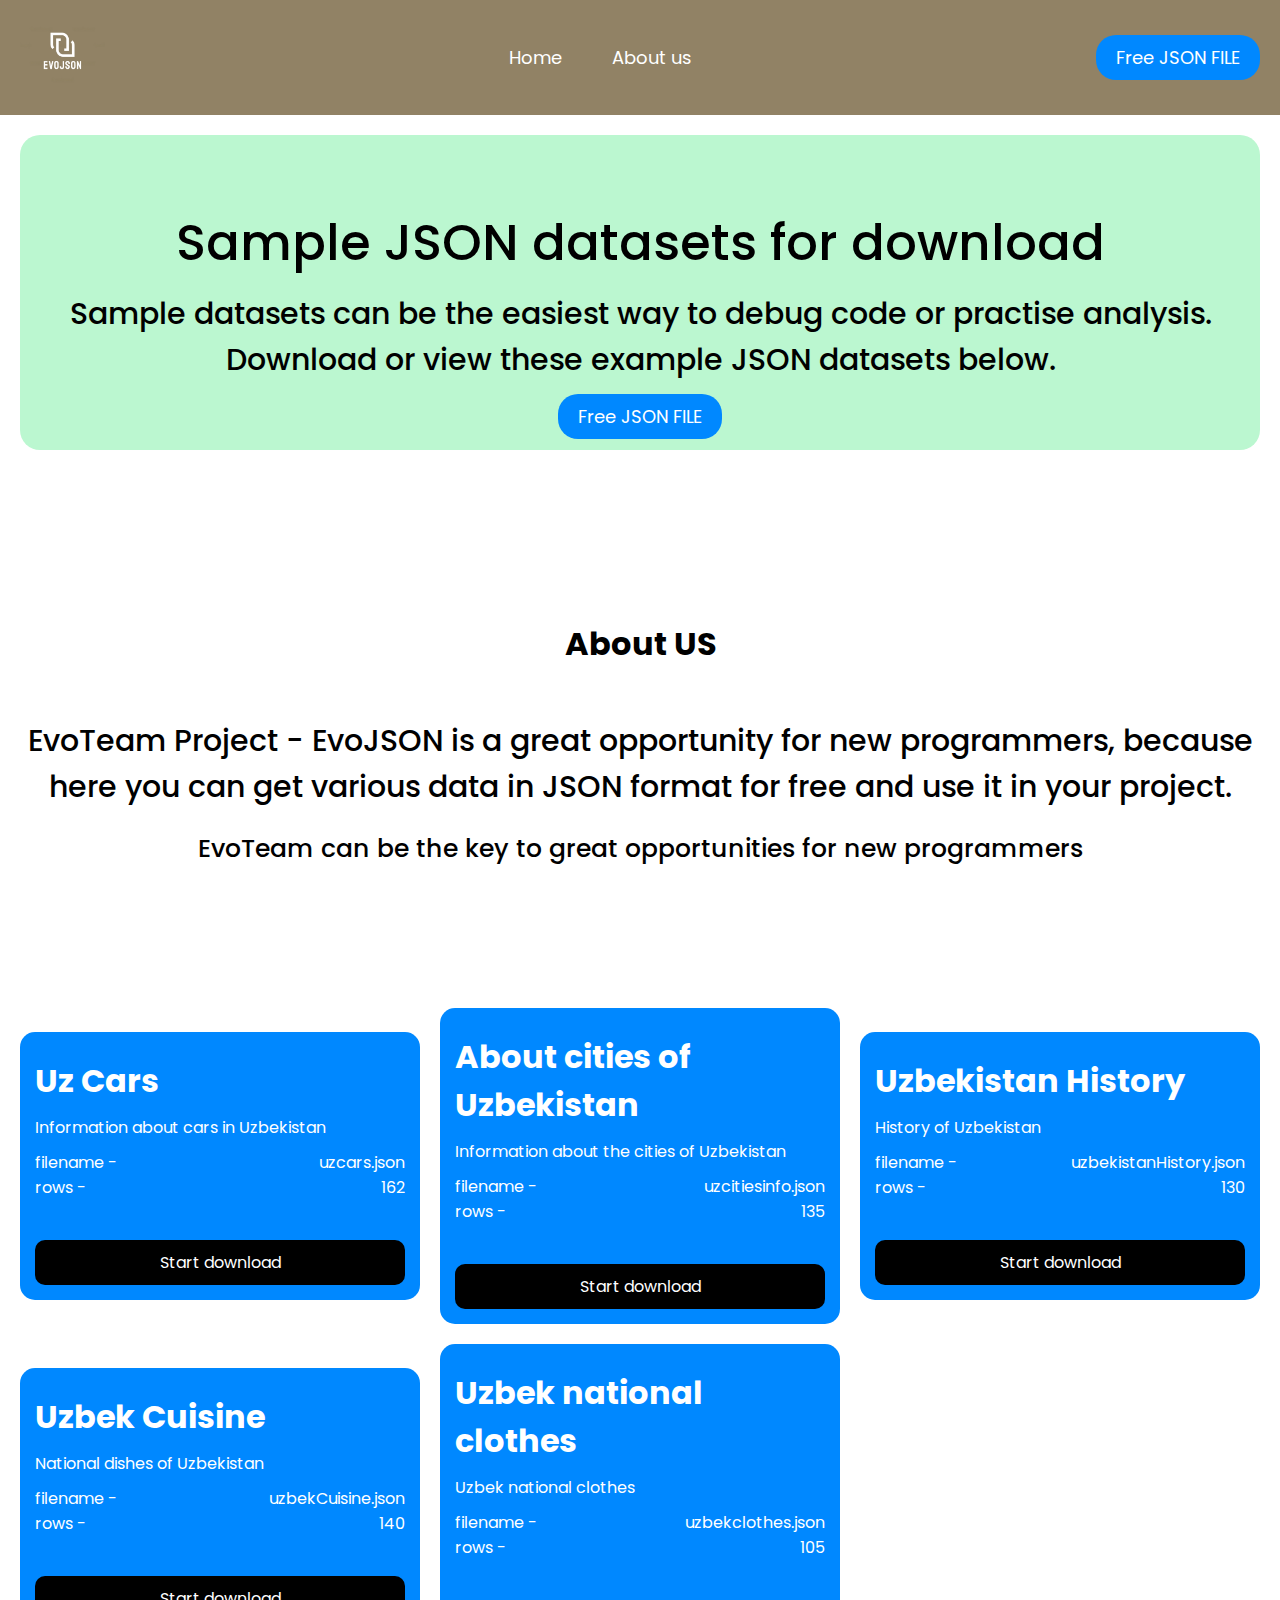
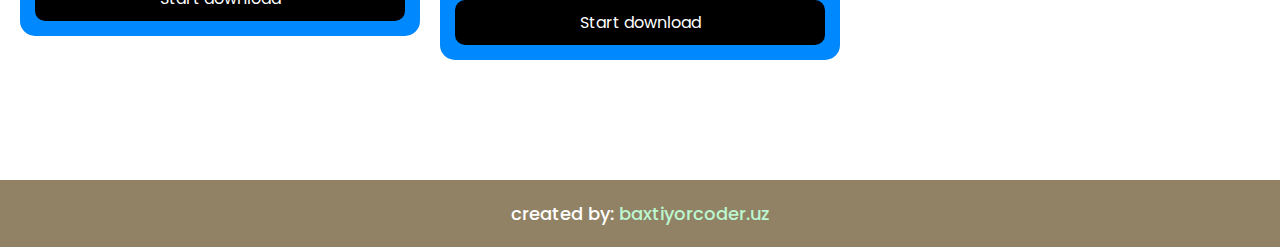
==== index.html @ 2776640c "first commit" ====
<!DOCTYPE html>
<html lang="en">
<head>
    <meta charset="UTF-8">
    <meta name="viewport" content="width=device-width, initial-scale=1.0">
    <link rel="stylesheet" href="https://cdnjs.cloudflare.com/ajax/libs/font-awesome/6.7.2/css/all.min.css" integrity="sha512-Evv84Mr4kqVGRNSgIGL/F/aIDqQb7xQ2vcrdIwxfjThSH8CSR7PBEakCr51Ck+w+/U6swU2Im1vVX0SVk9ABhg==" crossorigin="anonymous" referrerpolicy="no-referrer" />
    <link rel="stylesheet" href="./style/style.css">
    <title>Evo JSON</title>
</head>
<body>
    <nav class="navbar">
        <div class="container">
            <div class="flexNav">
                <div class="logo">
                    <a href="#">
                        <img src="./img/evojson-logo.png" alt="evojson-logo">
                    </a>
                </div>
                <i class="fa-solid fa-bars" id="openNav"></i>
                <ul class="navigation">
                    <i class="fa-solid fa-x" id="closeNav"></i>
                    <li><a href="#home">Home</a></li>
                    <li><a href="#aboutUS">About us</a></li>
                </ul>

                <div class="others">
                    <a href="#jsonfiles">Free JSON FILE</a>
                </div>
            </div>
        </div>
    </nav>

    <section class="home" id="home">
        <div class="container">
            <div class="text">
                <h1>
                    Sample JSON datasets for download
                </h1>
                <p>
                    Sample datasets can be the easiest way to debug code or practise analysis. Download or view these example JSON datasets below.
                </p>
                <div class="others">
                    <a href="#jsonfiles">Free JSON FILE</a>
                </div>
            </div>
        </div>
    </section>

    <section class="aboutUS" id="aboutUS">
        <div class="container">
            <h1 class="main-text">About US</h1>
            <div class="text">
                <h1>
                    EvoTeam Project - EvoJSON is a great opportunity for new programmers, because here you can get various data in JSON format for free and use it in your project.
                </h1>
                <p>
                    EvoTeam can be the key to great opportunities for new programmers
                </p>
            </div>
        </div>
    </section>

    <section class="jsonfiles" id="jsonfiles">
        <div class="container">
            <div class="flexBoxes">
                <div class="box">
                    <h1>Uz Cars</h1>
                    <p>
                        Information about cars in Uzbekistan
                    </p>
                    <div class="flexSpans">
                        <span class="filename">filename - </span>
                        <span class="type" style="color: #fff;">uzcars.json</span>
                    </div>
                    <div class="flexSpans">
                        <span class="rows">rows - </span>
                        <span class="num" style="color: #fff;">162</span>
                    </div>

                    <div class="btns">
                        <a href="./json/uzcars.json" download="">Start download</a>
                    </div>
                </div>

                <div class="box">
                    <h1>About cities of Uzbekistan</h1>
                    <p>
                        Information about the cities of Uzbekistan
                    </p>
                    <div class="flexSpans">
                        <span class="filename">filename - </span>
                        <span class="type" style="color: #fff;">uzcitiesinfo.json</span>
                    </div>
                    <div class="flexSpans">
                        <span class="rows">rows - </span>
                        <span class="num" style="color: #fff;">135</span>
                    </div>

                    <div class="btns">
                        <a href="./json/uzcitiesinfo.json" download="">Start download</a>
                    </div>
                </div>
                <div class="box">
                    <h1>Uzbekistan History</h1>
                    <p>
                        History of Uzbekistan
                    </p>
                    <div class="flexSpans">
                        <span class="filename">filename - </span>
                        <span class="type" style="color: #fff;">uzbekistanHistory.json</span>
                    </div>
                    <div class="flexSpans">
                        <span class="rows">rows - </span>
                        <span class="num" style="color: #fff;">130</span>
                    </div>

                    <div class="btns">
                        <a href="./json/uzbekistanHistory.json" download="">Start download</a>
                    </div>
                </div>
                <div class="box">
                    <h1>Uzbek Cuisine</h1>
                    <p>
                        National dishes of Uzbekistan
                    </p>
                    <div class="flexSpans">
                        <span class="filename">filename - </span>
                        <span class="type" style="color: #fff;">uzbekCuisine.json</span>
                    </div>
                    <div class="flexSpans">
                        <span class="rows">rows - </span>
                        <span class="num" style="color: #fff;">140</span>
                    </div>

                    <div class="btns">
                        <a href="./json/uzbekCuisine.json" download="">Start download</a>
                    </div>
                </div>
                <div class="box">
                    <h1>Uzbek national clothes</h1>
                    <p>
                        Uzbek national clothes
                    </p>
                    <div class="flexSpans">
                        <span class="filename">filename - </span>
                        <span class="type" style="color: #fff;">uzbekclothes.json</span>
                    </div>
                    <div class="flexSpans">
                        <span class="rows">rows - </span>
                        <span class="num" style="color: #fff;">105</span>
                    </div>

                    <div class="btns">
                        <a href="./json/uzbekclothes.json" download="">Start download</a>
                    </div>
                </div>
            </div>
        </div>
    </section>


    <footer>
        <div class="container">
            <p>created by: <a href="#">baxtiyorcoder.uz</a></p>
        </div>
    </footer>

    <script src="./js/script.js"></script>
</body>
</html>
---- style/style.css ----
@import url("https://fonts.googleapis.com/css2?family=Poppins:wght@100;200;300;400;500;600;800;900&display=swap");

* {
    margin: 0;
    padding: 0;
    box-sizing: border-box;
    font-family: 'Poppins', sans-serif;
    list-style: none;
    text-decoration: none;
}

html{
    scroll-behavior: smooth;
}

.container{
    max-width: 1440px;
    margin: 0 auto;
}
section{
    padding: 20px 20px;
}

.navbar{
    padding: 20px 20px;
    background: #918265;
}

.flexNav{
    display: flex;
    align-items: center;
    justify-content: space-between;
}
.logo img{
    border-radius: 8px;
    width: 85px;
}
#openNav{
    display: none;
}

.navigation{
    display: flex;
    align-items: center;
    gap: 50px;
}
.navigation #closeNav{
    display: none;
}
.navigation li a{
    color: #fff;
    font-weight: 400;
    font-size: 18px;
}
.flexNav .others a{
    color: #fff;
    font-weight: 400;
    font-size: 18px;
    background: #0088FF;
    padding: 10px 20px;
    border-radius: 20px;
    transition: all .3s;
}
.flexNav .others a:hover{
    background: #fff;
    color: black;
}

.home .text{
    background: #BBF7D0;
    width: 100%;
    text-align: center;
    padding: 20px;
    border-radius: 20px;
}
.home .text h1{
    padding: 50px 0 0 0;
    font-weight: 500;
    font-size: 50px;
}
.home .text p{
    font-weight: 500;
    font-size: 30px;
    padding: 10px 0 20px 0;
}
.home .text .others a{
    color: #fff;
    font-weight: 400;
    font-size: 18px;
    background: #0088FF;
    padding: 10px 20px;
    border-radius: 20px;
    transition: all .3s;
}
.home .text .others a:hover{
    background: #fff;
    color: black;
}

.aboutUS{
    padding-top: 100px;
}
.aboutUS .main-text{
    text-align: center;
    padding: 50px 0;
}
.aboutUS .text{
    text-align: center;
}
.aboutUS .text h1{
    font-size: 30px;
    font-weight: 500;
}
.aboutUS .text p{
    font-size: 25px;
    font-weight: 500;
    padding-top: 20px;
}

.jsonfiles{
    margin: 100px 0;
}
.jsonfiles .flexBoxes{
    display: grid;
    grid-template-columns: repeat(3, 1fr);
    align-items: center;
    justify-content: center;
    gap: 20px;
}
.jsonfiles .flexBoxes .box{
    padding: 15px;
    background: #0088FF;
    border-radius: 15px;
}
.jsonfiles .flexBoxes .box h1{
    color: #fff;
    padding: 10px 0 0 0;
}
.jsonfiles .flexBoxes .box p{
    color: #fff;
    padding: 10px 0;
}
.jsonfiles .flexBoxes .box .flexSpans{
    display: flex;
    align-items: center;
    justify-content: space-between;
}
.jsonfiles .flexBoxes .box .flexSpans .filename{
    color: #fff;
}
.jsonfiles .flexBoxes .box .flexSpans .rows{
    color: #fff;
}
.jsonfiles .flexBoxes .box .btns{
    display: grid;
    grid-template-columns: repeat(1, 1fr);
    gap: 10px;
    margin-top: 40px;
}
.jsonfiles .flexBoxes .box .btns a{
    color: #fff;
    text-align: center;
    background: black;
    padding: 10px;
    border-radius: 10px;
    transition: all .3s;
}
.jsonfiles .flexBoxes .box .btns a:last-child:hover{
    background: #fff;
    color: black;
}


footer{
    background: #918265;
    padding: 20px;
    text-align: center;
}
footer p{
    color: #fff;
    font-weight: 500;
    font-size: 18px;
}
footer p a{
    color: #BBF7D0;
}

@media (max-width: 997px) {
    .jsonfiles .flexBoxes{
        grid-template-columns: repeat(2, 1fr);
    }
}
@media (max-width: 776px) {
    .jsonfiles .flexBoxes{
        grid-template-columns: repeat(1, 1fr);
    }
}
@media (max-width: 535px) {
    .navigation{
        display: none;
    }
}
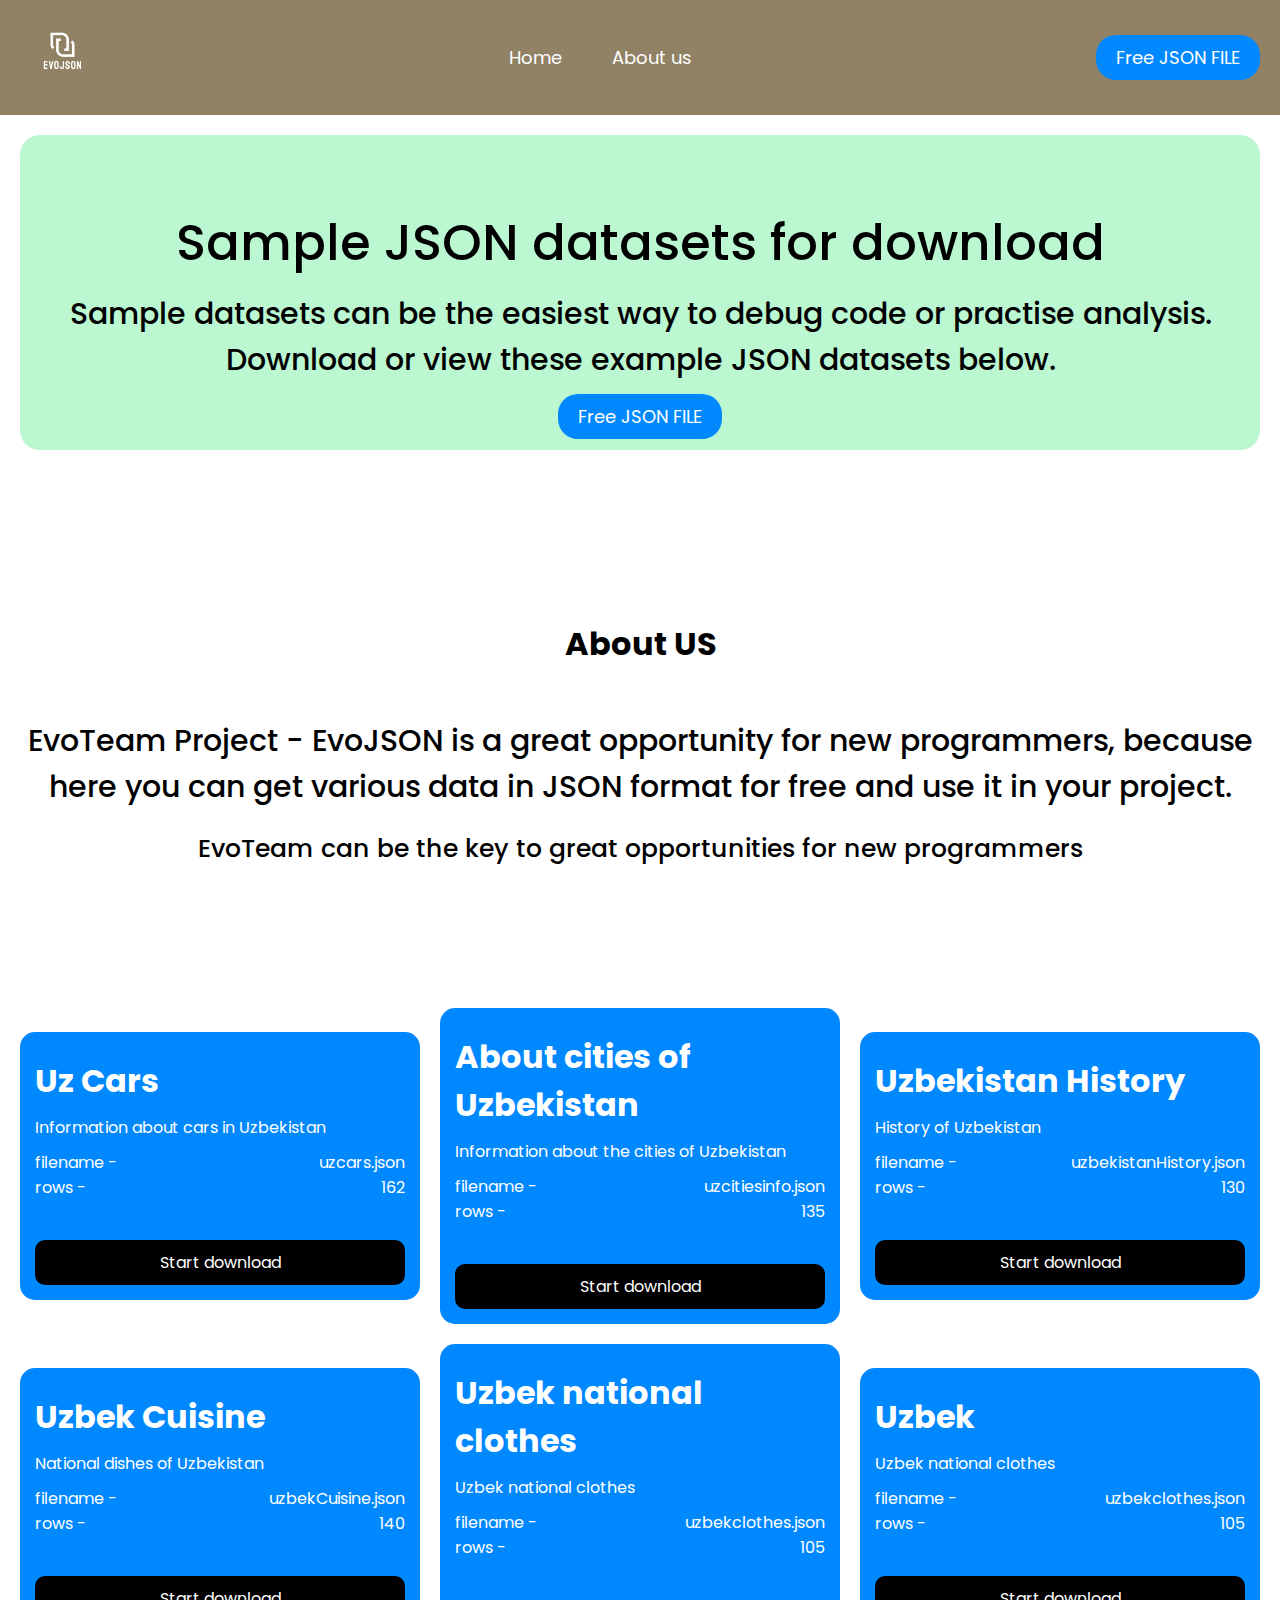
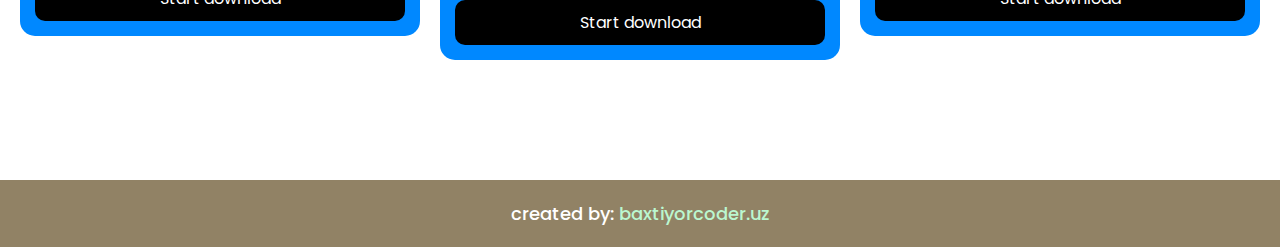
==== commit 955ab496: "Update index.html" ====
--- a/index.html
+++ b/index.html
@@ -154,6 +154,24 @@
                         <a href="./json/uzbekclothes.json" download="">Start download</a>
                     </div>
                 </div>
+                <div class="box">
+                    <h1>Uzbek</h1>
+                    <p>
+                        Uzbek national clothes
+                    </p>
+                    <div class="flexSpans">
+                        <span class="filename">filename - </span>
+                        <span class="type" style="color: #fff;">uzbekclothes.json</span>
+                    </div>
+                    <div class="flexSpans">
+                        <span class="rows">rows - </span>
+                        <span class="num" style="color: #fff;">105</span>
+                    </div>
+
+                    <div class="btns">
+                        <a href="./json/uzbekclothes.json" download="">Start download</a>
+                    </div>
+                </div>
             </div>
         </div>
     </section>
@@ -167,4 +185,4 @@
 
     <script src="./js/script.js"></script>
 </body>
-</html>+</html>
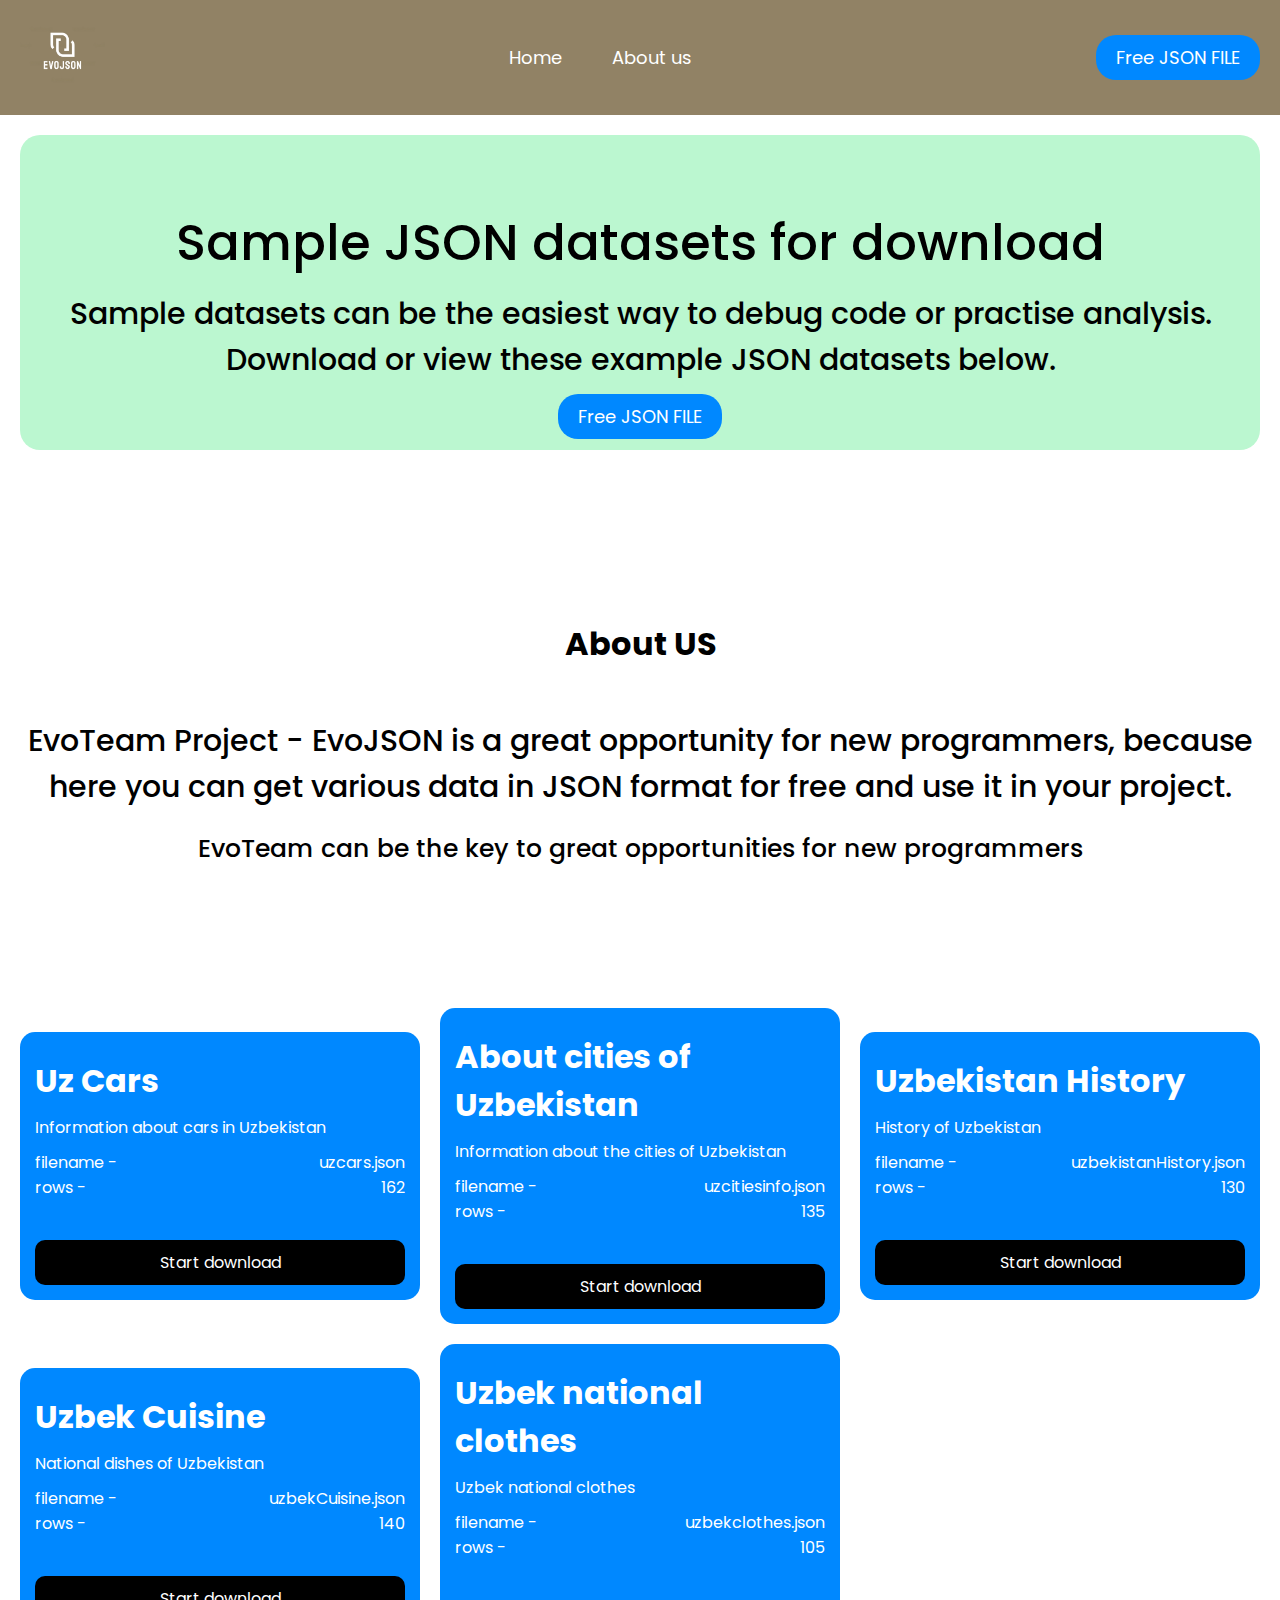
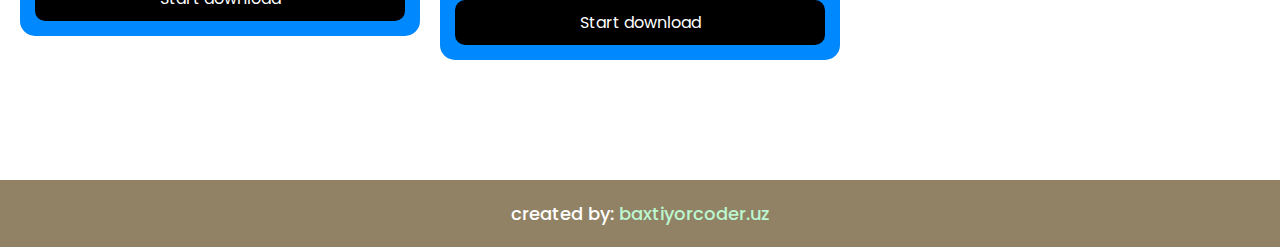
==== commit 47011dc9: "Update index.html" ====
--- a/index.html
+++ b/index.html
@@ -154,24 +154,6 @@
                         <a href="./json/uzbekclothes.json" download="">Start download</a>
                     </div>
                 </div>
-                <div class="box">
-                    <h1>Uzbek</h1>
-                    <p>
-                        Uzbek national clothes
-                    </p>
-                    <div class="flexSpans">
-                        <span class="filename">filename - </span>
-                        <span class="type" style="color: #fff;">uzbekclothes.json</span>
-                    </div>
-                    <div class="flexSpans">
-                        <span class="rows">rows - </span>
-                        <span class="num" style="color: #fff;">105</span>
-                    </div>
-
-                    <div class="btns">
-                        <a href="./json/uzbekclothes.json" download="">Start download</a>
-                    </div>
-                </div>
             </div>
         </div>
     </section>
